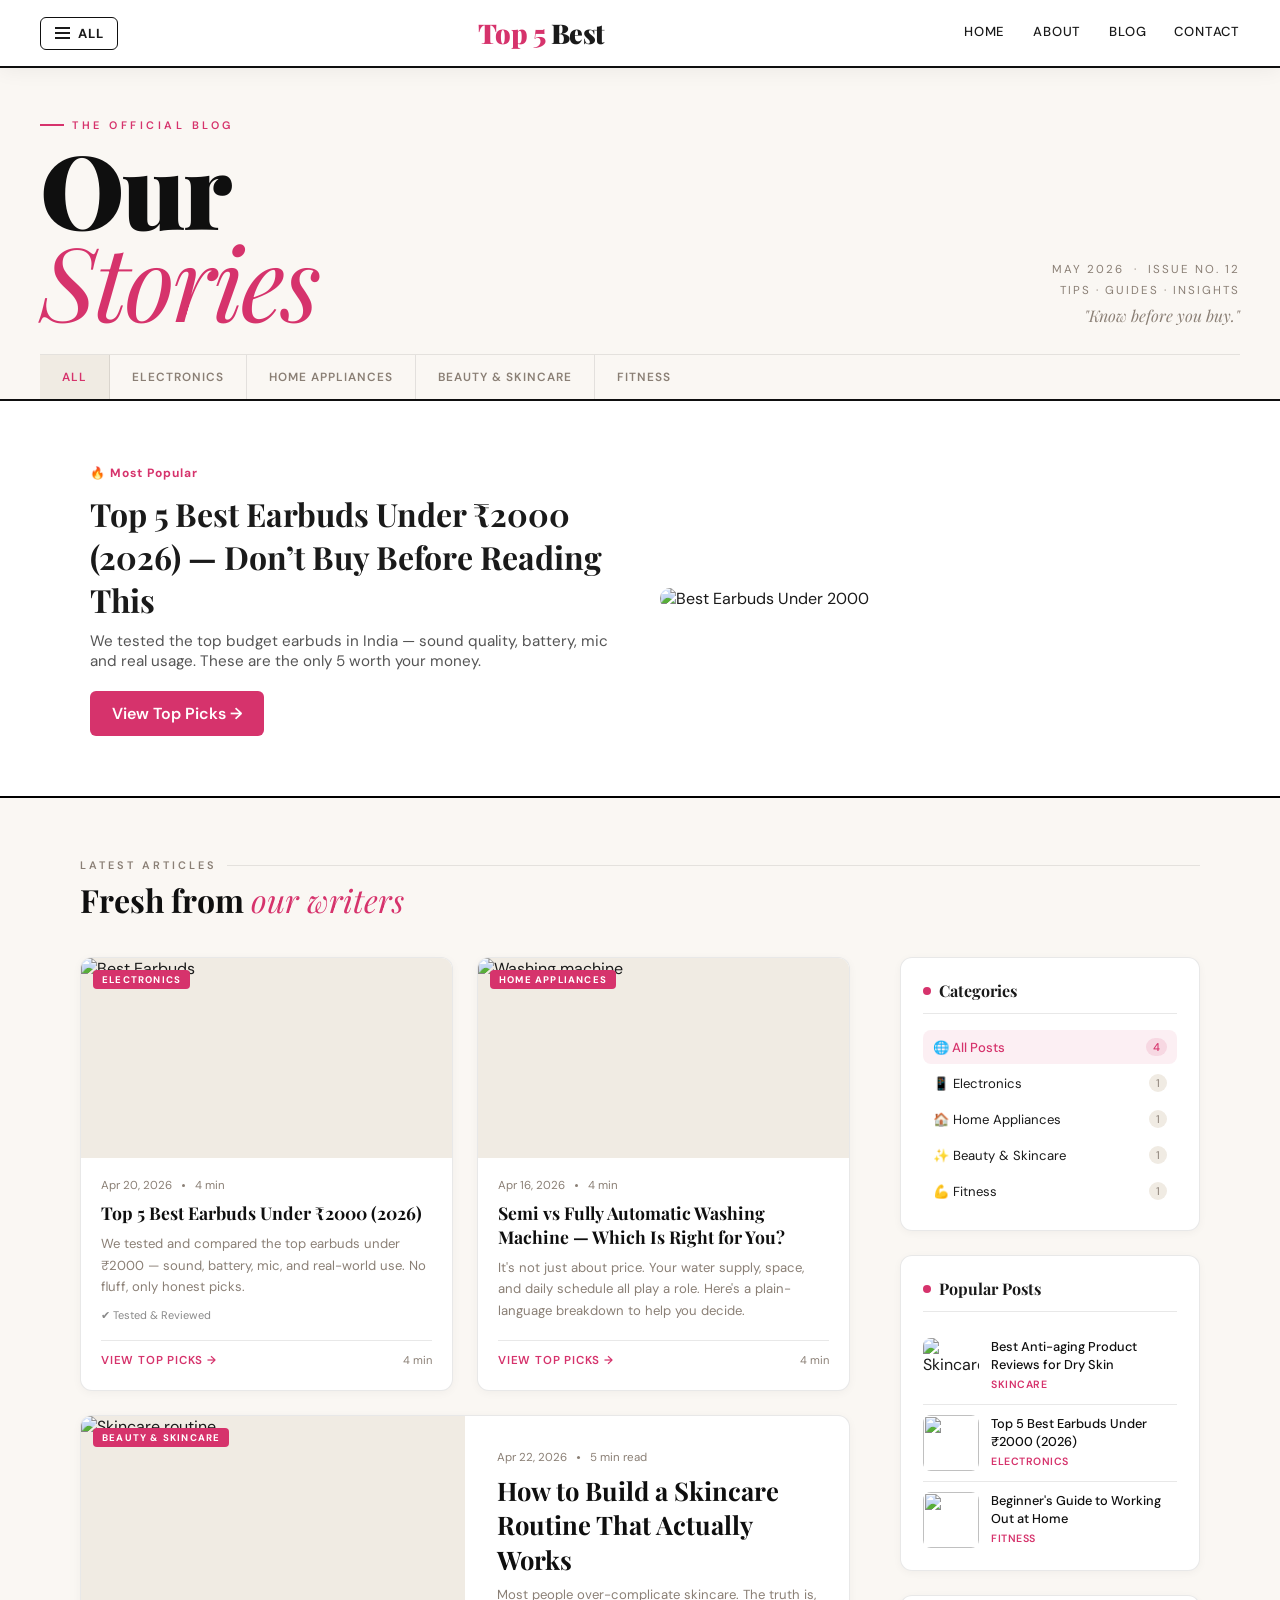
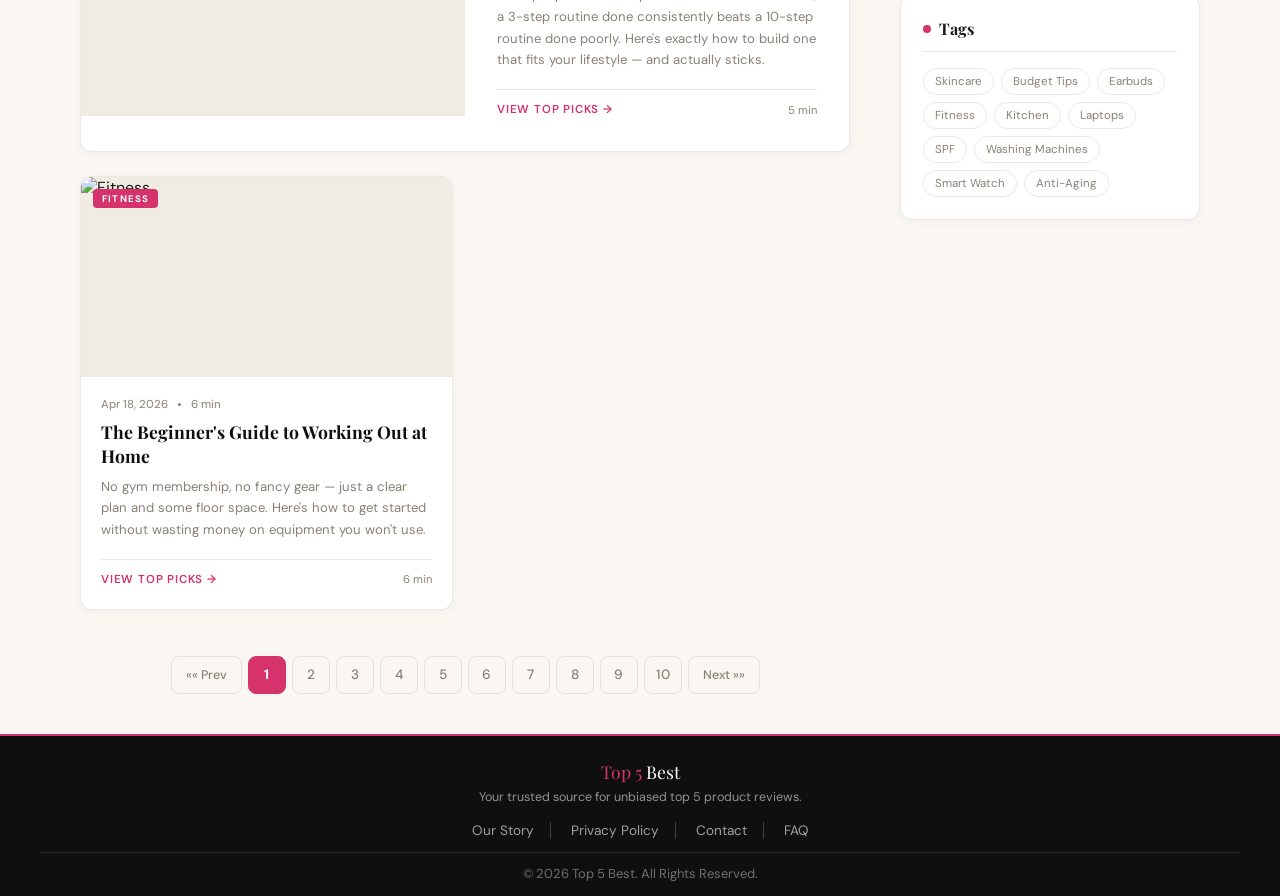
==== index.html @ 8eb51fe6 "Add files via upload" ====
﻿<!DOCTYPE html>
<html lang="en">
<head>
  <meta charset="UTF-8">
  <meta name="viewport" content="width=device-width, initial-scale=1.0">
  <title>Top 5 Best | Trusted Product Reviews — Electronics, Skincare, Fitness & More</title>
  <link rel="preconnect" href="https://fonts.googleapis.com">
  <link href="https://fonts.googleapis.com/css2?family=Playfair+Display:ital,wght@0,400;0,700;0,900;1,400;1,700&family=DM+Sans:wght@300;400;500;600&family=DM+Serif+Display:ital@0;1&display=swap" rel="stylesheet">
  <link rel="stylesheet" href="assets/css/styles.css">
</head>
<body>

<!-- ── HEADER ── -->
<header>
  <div class="menu-left">
    <div class="all-menu">
      <span class="nav-icon"></span><strong>All</strong>
      <div class="dropdown">
        <a href="earbuds-post.html">Electronics</a>
        <a href="appliances-post.html">Home Appliances</a>
        <a href="skincare-post.html">Beauty &amp; Skincare</a>
        <a href="fitness-post.html">Fitness</a>
      </div>
    </div>
  </div>
  <h1 class="logo"><a href="index.html"><span class="logo-accent">Top 5</span> Best</a></h1>
  <nav>
    <a href="index.html">Home</a>
    <a href="about.html">About</a>
    <a href="blog.html">Blog</a>
    <a href="contact.html">Contact</a>
  </nav>
</header>

<!-- ════════════════════════════════════
     MAGAZINE MASTHEAD HERO
════════════════════════════════════ -->
<div class="blog-masthead">
  <div class="masthead-top">
    <div class="masthead-left">
      <div class="masthead-eyebrow">The Official Blog</div>
      <div class="masthead-title">Our<br><em>Stories</em></div>
    </div>
    <div class="masthead-right">
      <div class="masthead-issue">
        May 2026 &nbsp;·&nbsp; Issue No. 12<br>
        Tips · Guides · Insights
      </div>
      <div class="masthead-tagline">"Know before you buy."</div>
    </div>
  </div>
  <!-- Category strip -->
  <div class="masthead-cats">
    <span class="mcat active" data-cat="all">All</span>
    <span class="mcat" data-cat="electronics">Electronics</span>
    <span class="mcat" data-cat="appliances">Home Appliances</span>
    <span class="mcat" data-cat="skincare">Beauty &amp; Skincare</span>
    <span class="mcat" data-cat="fitness">Fitness</span>
  </div>
</div>


<!-- ════════════════════════════════════
     FEATURED MONEY ARTICLE
════════════════════════════════════ -->
<section class="featured-article">
  <div class="featured-content">
    
    <div class="featured-text">
      <span class="featured-tag">🔥 Most Popular</span>
      
      <h2>
        Top 5 Best Earbuds Under ₹2000 (2026) — Don’t Buy Before Reading This
      </h2>
      
      <p>
        We tested the top budget earbuds in India — sound quality, battery, mic and real usage. These are the only 5 worth your money.
      </p>
      
      <a href="earbuds-post.html" class="featured-btn">
        View Top Picks →
      </a>
    </div>

    <div class="featured-image">
      <img loading="eager" src="https://images.pexels.com/photos/3780681/pexels-photo-3780681.jpeg" alt="Best Earbuds Under 2000">
    </div>

  </div>
</section>

<!-- ════════════════════════════════════
     LATEST ARTICLES
════════════════════════════════════ -->
<div class="latest-wrap">
  <div class="section-label">Latest Articles</div>
  <h2 class="section-title-line">Fresh from <span>our writers</span></h2>

  <div class="blog-main-layout">

    <!-- ARTICLES -->
    <div>
      <div class="blog-grid" id="blog-grid">

        <!-- FEATURED -->


        <article class="blog-card" data-cat="electronics">
          <div class="card-img">
            <img loading="lazy" src="https://images.pexels.com/photos/3780681/pexels-photo-3780681.jpeg" alt="Best Earbuds">
            <span class="card-cat-pill">Electronics</span>
          </div>
          <div class="card-body">
            <div class="card-meta"><span>Apr 20, 2026</span><span class="meta-dot"></span><span>4 min</span></div>
            <h3 class="card-title"><a href="earbuds-post.html">Top 5 Best Earbuds Under ₹2000 (2026)</a></h3>
            <p class="card-excerpt">We tested and compared the top earbuds under ₹2000 — sound, battery, mic, and real-world use. No fluff, only honest picks.</p>

            <span style="font-size:11px; color:#888;">
                          ✔ Tested & Reviewed
            </span>

            <div class="card-foot"><a href="earbuds-post.html" class="read-more">View Top Picks →</a><span class="read-time">4 min</span></div>
          </div>
        </article>

        <article class="blog-card" data-cat="appliances">
          <div class="card-img">
            <img loading="lazy" src="assets/images/washing-machine.jpg" alt="Washing machine">
            <span class="card-cat-pill">Home Appliances</span>
          </div>
          <div class="card-body">
            <div class="card-meta"><span>Apr 16, 2026</span><span class="meta-dot"></span><span>4 min</span></div>
            <h3 class="card-title"><a href="appliances-post.html">Semi vs Fully Automatic Washing Machine — Which Is Right for You?</a></h3>
            <p class="card-excerpt">It's not just about price. Your water supply, space, and daily schedule all play a role. Here's a plain-language breakdown to help you decide.</p>
            <div class="card-foot"><a href="appliances-post.html" class="read-more">View Top Picks →</a><span class="read-time">4 min</span></div>
          </div>
        </article>


        <article class="blog-card featured" data-cat="skincare">
          <div class="card-img">
            <img loading="lazy" src="assets/images/skincare-post.jpg" alt="Skincare routine">
            <span class="card-cat-pill">Beauty &amp; Skincare</span>
          </div>
          <div class="card-body">
            <div class="card-meta"><span>Apr 22, 2026</span><span class="meta-dot"></span><span>5 min read</span></div>
            <h3 class="card-title"><a href="skincare-post.html">How to Build a Skincare Routine That Actually Works</a></h3>
            <p class="card-excerpt">Most people over-complicate skincare. The truth is, a 3-step routine done consistently beats a 10-step routine done poorly. Here's exactly how to build one that fits your lifestyle — and actually sticks.</p>
            <div class="card-foot"><a href="skincare-post.html" class="read-more">View Top Picks →</a><span class="read-time">5 min</span></div>
          </div>
        </article>



        <article class="blog-card" data-cat="fitness">
          <div class="card-img">
            <img loading="lazy" src="https://images.pexels.com/photos/841130/pexels-photo-841130.jpeg" alt="Fitness">
            <span class="card-cat-pill">Fitness</span>
          </div>
          <div class="card-body">
            <div class="card-meta"><span>Apr 18, 2026</span><span class="meta-dot"></span><span>6 min</span></div>
            <h3 class="card-title"><a href="fitness-post.html">The Beginner's Guide to Working Out at Home</a></h3>
            <p class="card-excerpt">No gym membership, no fancy gear — just a clear plan and some floor space. Here's how to get started without wasting money on equipment you won't use.</p>
            <div class="card-foot"><a href="fitness-post.html" class="read-more">View Top Picks →</a><span class="read-time">6 min</span></div>
          </div>
        </article>




      </div><!-- /blog-grid -->

      <!-- PAGINATION -->
      <div class="pagination">
        <a href="blog.html"  class="prev">«« Prev</a>
        <a href="blog.html"  class="active">1</a>
        <a href="blog2.html">2</a>
        <a href="blog3.html">3</a>
        <a href="blog4.html">4</a>
        <a href="blog5.html">5</a>
        <a href="blog6.html">6</a>
        <a href="blog7.html">7</a>
        <a href="blog8.html">8</a>
        <a href="blog9.html">9</a>
        <a href="blog10.html">10</a>
        <a href="blog2.html" class="next">Next »»</a>
      </div>
    </div>

    <!-- SIDEBAR -->
    <aside class="sidebar">

      <div class="sb-block">
        <div class="sb-title"><span class="dot"></span> Categories</div>
        <div class="sb-cat">
          <div class="sb-cat-item active" data-cat="all"><span class="sb-left">🌐 All Posts</span><span class="sb-cat-cnt">4</span></div>
          <div class="sb-cat-item" data-cat="electronics"><span class="sb-left">📱 Electronics</span><span class="sb-cat-cnt">1</span></div>
          <div class="sb-cat-item" data-cat="appliances"><span class="sb-left">🏠 Home Appliances</span><span class="sb-cat-cnt">1</span></div>
          <div class="sb-cat-item" data-cat="skincare"><span class="sb-left">✨ Beauty &amp; Skincare</span><span class="sb-cat-cnt">1</span></div>
          <div class="sb-cat-item" data-cat="fitness"><span class="sb-left">💪 Fitness</span><span class="sb-cat-cnt">1</span></div>

        </div>
      </div>

      <div class="sb-block">
        <div class="sb-title"><span class="dot"></span> Popular Posts</div>
        <div class="pop-post">
          <div class="pop-thumb"><img loading="lazy" src="https://images.pexels.com/photos/3762871/pexels-photo-3762871.jpeg" alt="Skincare"></div>
          <div class="pop-info"><a href="skincare-post.html" class="pop-title-link">Best Anti-aging Product Reviews for Dry Skin</a><span class="pop-cat-tag">Skincare</span></div>
        </div>
        <div class="pop-post">
          <div class="pop-thumb"><img loading="lazy" src="https://images.pexels.com/photos/3780681/pexels-photo-3780681.jpeg" alt=""></div>
          <div class="pop-info"><a href="earbuds-post.html" class="pop-title-link">Top 5 Best Earbuds Under ₹2000 (2026)</a><span class="pop-cat-tag">Electronics</span></div>
        </div>

        <div class="pop-post">
          <div class="pop-thumb"><img loading="lazy" src="https://images.pexels.com/photos/841130/pexels-photo-841130.jpeg" alt=""></div>
          <div class="pop-info"><a href="fitness-post.html" class="pop-title-link">Beginner's Guide to Working Out at Home</a><span class="pop-cat-tag">Fitness</span></div>
        </div>
      </div>

      <div class="sb-block">
        <div class="sb-title"><span class="dot"></span> Tags</div>
        <div class="tags">
          <span class="tag">Skincare</span>
          <span class="tag">Budget Tips</span>
          <a href="earbuds-post.html" class="tag">Earbuds</a>
          <span class="tag">Fitness</span>
          <span class="tag">Kitchen</span>
          <span class="tag">Laptops</span>
          <span class="tag">SPF</span>
          <span class="tag">Washing Machines</span>
          <span class="tag">Smart Watch</span>
          <span class="tag">Anti-Aging</span>
        </div>
      </div>

    </aside>
  </div>
</div>

<!-- ── FOOTER ── -->
<footer>
  <div class="footer-container">
    <p class="footer-brand"><span class="logo-accent">Top 5</span> Best</p>
    <p class="footer-tag">Your trusted source for unbiased top 5 product reviews.</p>
    <div class="footer-links">
      <a href="about.html">Our Story</a>
      <a href="privacy.html">Privacy Policy</a>
      <a href="contact.html">Contact</a>
      <a href="faq.html">FAQ</a>
    </div>
  </div>
  <div class="footer-copy">© 2026 Top 5 Best. All Rights Reserved.</div>
</footer>

<script src="assets/js/main.js"></script>

</body>
</html>
---- assets/css/styles.css ----
﻿/* ════════════════════════════════════
   CSS CUSTOM PROPERTIES
════════════════════════════════════ */
:root {
  --pink:   #d6336c;
  --dark:   #0f0f0f;
  --ink:    #1a1a1a;
  --cream:  #faf7f3;
  --warm:   #f0ebe3;
  --muted:  #8a7f75;
  --border: rgba(0, 0, 0, 0.09);
  --white:  #ffffff;
  --ease:   cubic-bezier(0.4, 0, 0.2, 1);
}

/* ════════════════════════════════════
   RESET & BASE
════════════════════════════════════ */
*, *::before, *::after {
  box-sizing: border-box;
  margin: 0;
  padding: 0;
}

html {
  scroll-behavior: smooth;
}

body {
  font-family: 'DM Sans', sans-serif;
  background: var(--cream);
  color: var(--ink);
  overflow-x: hidden;
}

a {
  text-decoration: none;
  color: inherit;
}

img {
  display: block;
  max-width: 100%;
}

/* Shared accent colour utility (used on logo spans) */
.logo-accent {
  color: var(--pink);
}

/* ════════════════════════════════════
   HEADER
════════════════════════════════════ */
header {
  display: flex;
  align-items: center;
  justify-content: space-between;
  padding: 0 40px;
  height: 68px;
  background: var(--white);
  border-bottom: 2px solid var(--dark);
  position: sticky;
  top: 0;
  z-index: 200;
  box-shadow: 0 2px 20px rgba(0, 0, 0, 0.06);
}

.logo {
  font-family: 'Playfair Display', serif;
  font-size: 1.7rem;
  font-weight: 900;
  letter-spacing: -0.5px;
  white-space: nowrap;
}

/* ── Hamburger / "All" menu ── */
.menu-left {
  position: relative;
}

.all-menu {
  display: flex;
  align-items: center;
  gap: 8px;
  cursor: pointer;
  font-size: 0.82rem;
  font-weight: 600;
  text-transform: uppercase;
  letter-spacing: 0.8px;
  padding: 7px 14px;
  border: 1.5px solid var(--dark);
  border-radius: 6px;
  transition: background 0.3s, color 0.3s;
  user-select: none;
  position: relative;
}

.all-menu:hover {
  background: var(--dark);
  color: var(--white);
}

.nav-icon {
  display: inline-block;
  width: 15px;
  height: 2px;
  background: currentColor;
  position: relative;
}

.nav-icon::before,
.nav-icon::after {
  content: '';
  position: absolute;
  left: 0;
  width: 100%;
  height: 2px;
  background: currentColor;
}

.nav-icon::before { top: -5px; }
.nav-icon::after  { top:  5px; }

/* ── Dropdown ── */
.dropdown {
  display: none;
  position: absolute;
  top: calc(100% + 8px);
  left: 0;
  background: var(--white);
  border: 1.5px solid var(--dark);
  border-radius: 12px;
  min-width: 200px;
  box-shadow: 6px 6px 0 var(--dark);
  overflow: hidden;
  z-index: 300;
  flex-direction: column;
}

.all-menu:hover .dropdown,
.dropdown.open {
  display: flex;
}

.dropdown a {
  padding: 11px 20px;
  font-size: 0.875rem;
  font-weight: 400;
  color: var(--ink);
  border-bottom: 1px solid #eee;
  transition: background 0.25s, color 0.25s, padding-left 0.25s;
}

.dropdown a:last-child {
  border-bottom: none;
}

.dropdown a:hover {
  background: var(--pink);
  color: var(--white);
  padding-left: 28px;
}

/* ── Main nav ── */
nav {
  display: flex;
  gap: 28px;
  align-items: center;
}

nav a {
  font-size: 0.82rem;
  font-weight: 500;
  letter-spacing: 0.8px;
  text-transform: uppercase;
  color: var(--ink);
  position: relative;
  padding-bottom: 3px;
}

nav a::after {
  content: '';
  position: absolute;
  left: 0;
  bottom: 0;
  width: 0;
  height: 2px;
  background: var(--pink);
  transition: width 0.3s var(--ease);
}

nav a:hover::after      { width: 100%; }
nav a:hover             { color: var(--pink); }
nav a.active-nav        { color: var(--pink); }
nav a.active-nav::after { width: 100%; }

/* ════════════════════════════════════
   HERO — MAGAZINE MASTHEAD
════════════════════════════════════ */
.blog-masthead {
  background: var(--cream);
  border-bottom: 2px solid var(--dark);
  padding: 50px 40px 0;
  overflow: hidden;
}

.masthead-top {
  display: flex;
  align-items: flex-end;
  justify-content: space-between;
  max-width: 1200px;
  margin: 0 auto;
  padding-bottom: 28px;
  border-bottom: 1px solid var(--border);
  gap: 20px;
}

.masthead-left { flex: 1; }

.masthead-eyebrow {
  font-size: 0.68rem;
  letter-spacing: 3.5px;
  text-transform: uppercase;
  color: var(--pink);
  font-weight: 600;
  margin-bottom: 10px;
  display: flex;
  align-items: center;
  gap: 8px;
}

.masthead-eyebrow::before {
  content: '';
  display: block;
  width: 24px;
  height: 2px;
  background: var(--pink);
}

.masthead-title {
  font-family: 'Playfair Display', serif;
  font-size: clamp(3.5rem, 8vw, 7rem);
  font-weight: 900;
  line-height: 0.9;
  letter-spacing: -3px;
  color: var(--dark);
}

.masthead-title em {
  font-style: italic;
  font-weight: 400;
  color: var(--pink);
}

.masthead-right {
  text-align: right;
  flex-shrink: 0;
}

.masthead-issue {
  font-size: 0.72rem;
  letter-spacing: 2px;
  text-transform: uppercase;
  color: var(--muted);
  line-height: 1.8;
}

.masthead-tagline {
  font-family: 'Playfair Display', serif;
  font-style: italic;
  font-size: 1rem;
  color: var(--muted);
  margin-top: 4px;
}

/* ── Category strip inside masthead ── */
.masthead-cats {
  max-width: 1200px;
  margin: 0 auto;
  display: flex;
  gap: 0;
  overflow-x: auto;
  scrollbar-width: none;
}

.masthead-cats::-webkit-scrollbar { display: none; }

.mcat {
  padding: 14px 22px;
  font-size: 0.74rem;
  font-weight: 600;
  letter-spacing: 1px;
  text-transform: uppercase;
  color: var(--muted);
  border-right: 1px solid var(--border);
  cursor: pointer;
  transition: color 0.2s, background 0.2s;
  white-space: nowrap;
}

.mcat:last-child { border-right: none; }
.mcat:hover      { color: var(--dark); background: var(--warm); }
.mcat.active     { color: var(--pink); background: var(--warm); }


/* ════════════════════════════════════
   SECTION — FEATURED MONEY ARTICLE
════════════════════════════════════ */


/* FEATURED ARTICLE */
.featured-article {
  padding: 60px 40px;
  background: #fff;
  border-bottom: 2px solid #000;
}

.featured-content {
  max-width: 1100px;
  margin: auto;
  display: grid;
  grid-template-columns: 1fr 1fr;
  gap: 40px;
  align-items: center;
}

.featured-tag {
  color: #d6336c;
  font-size: 12px;
  font-weight: 700;
  letter-spacing: 1px;
}

.featured-text h2 {
  font-family: 'Playfair Display', serif;
  font-size: 2rem;
  margin: 10px 0;
}

.featured-text p {
  color: #555;
  font-size: 0.95rem;
  margin-bottom: 20px;
}

.featured-btn {
  display: inline-block;
  padding: 12px 22px;
  background: #d6336c;
  color: #fff;
  font-weight: 600;
  border-radius: 6px;
}

.featured-btn:hover {
  background: #000;
}

.featured-image img {
  width: 100%;
  border-radius: 10px;
}

/* ════════════════════════════════════
   SECTION — BROWSE BY CATEGORY
════════════════════════════════════ */
.section-wrap {
  max-width: 1200px;
  margin: 0 auto;
  padding: 60px 40px 20px;
}

.section-label {
  font-size: 0.68rem;
  letter-spacing: 3px;
  text-transform: uppercase;
  color: var(--muted);
  font-weight: 600;
  margin-bottom: 6px;
  display: flex;
  align-items: center;
  gap: 10px;
}

.section-label::after {
  content: '';
  flex: 1;
  height: 1px;
  background: var(--border);
}

.section-title-line {
  font-family: 'Playfair Display', serif;
  font-size: clamp(1.4rem, 3vw, 2rem);
  font-weight: 700;
  margin-bottom: 36px;
  color: var(--dark);
}

.section-title-line span {
  font-style: italic;
  font-weight: 400;
  color: var(--pink);
}

/* ── Category Cards Grid ── */
.cat-card-grid {
  display: grid;
  grid-template-columns: repeat(4, 1fr);
  gap: 0;
  border: 2px solid var(--dark);
  border-radius: 16px;
  overflow: hidden;
}

.cat-card {
  position: relative;
  height: 240px;
  overflow: hidden;
  cursor: pointer;
  border-right: 1px solid rgba(255, 255, 255, 0.15);
  border-bottom: 1px solid rgba(255, 255, 255, 0.15);
  display: block;
}

.cat-card:nth-child(4n)        { border-right: none; }
.cat-card:nth-last-child(-n+4) { border-bottom: none; }

.cat-card img {
  width: 100%;
  height: 100%;
  object-fit: cover;
  transition: transform 0.6s var(--ease), filter 0.4s ease;
  filter: brightness(0.6) saturate(0.9);
}

.cat-card:hover img {
  transform: scale(1.08);
  filter: brightness(0.45) saturate(1.1);
}

.cat-card-overlay {
  position: absolute;
  inset: 0;
  display: flex;
  flex-direction: column;
  align-items: center;
  justify-content: center;
  padding: 20px;
  text-align: center;
  background: linear-gradient(to top, rgba(0, 0, 0, 0.5) 0%, transparent 70%);
  transition: background 0.4s;
}

.cat-card:hover .cat-card-overlay {
  background: linear-gradient(to top, rgba(214, 51, 108, 0.55) 0%, rgba(0, 0, 0, 0.3) 100%);
}

.cat-icon-big {
  font-size: 2.6rem;
  margin-bottom: 10px;
  filter: drop-shadow(0 2px 8px rgba(0, 0, 0, 0.4));
  transition: transform 0.3s var(--ease);
}

.cat-card:hover .cat-icon-big {
  transform: scale(1.15) translateY(-4px);
}

.cat-name {
  font-family: 'Playfair Display', serif;
  font-size: 1rem;
  font-weight: 700;
  color: var(--white);
  letter-spacing: 0.3px;
  text-shadow: 0 2px 12px rgba(0, 0, 0, 0.5);
  transition: color 0.3s;
}

.cat-card:hover .cat-name { color: var(--white); }

.cat-arrow {
  position: absolute;
  bottom: 14px;
  right: 14px;
  width: 30px;
  height: 30px;
  border-radius: 50%;
  background: rgba(255, 255, 255, 0.2);
  display: flex;
  align-items: center;
  justify-content: center;
  font-size: 13px;
  color: var(--white);
  opacity: 0;
  transform: translateY(6px);
  transition: opacity 0.3s, transform 0.3s, background 0.3s;
  backdrop-filter: blur(4px);
}

.cat-card:hover .cat-arrow {
  opacity: 1;
  transform: translateY(0);
  background: var(--pink);
}

/* ════════════════════════════════════
   LATEST BLOGS SECTION
════════════════════════════════════ */
.latest-wrap {
  max-width: 1200px;
  margin: 0 auto;
  padding: 60px 40px 40px;
}

.blog-main-layout {
  display: grid;
  grid-template-columns: 1fr 300px;
  gap: 50px;
  align-items: start;
}

/* ── Blog Grid ── */
.blog-grid {
  display: grid;
  grid-template-columns: 1fr 1fr;
  gap: 24px;
}

/* Featured card spans full width */
.blog-card.featured {
  grid-column: 1 / -1;
  flex-direction: row;
}

.blog-card.featured .card-img   { flex: 0 0 50%; height: 300px; }
.blog-card.featured .card-body  { padding: 34px 32px; }
.blog-card.featured .card-title { font-size: 1.6rem; }

.blog-card {
  background: var(--white);
  border: 1.5px solid var(--border);
  border-radius: 12px;
  overflow: hidden;
  display: flex;
  flex-direction: column;
  transition: transform 0.35s var(--ease), box-shadow 0.35s var(--ease), border-color 0.35s var(--ease);
  box-shadow: 0 2px 10px rgba(0, 0, 0, 0.04);
  opacity: 0;
  transform: translateY(22px);
}

.blog-card.visible {
  opacity: 1;
  transform: translateY(0);
  transition: opacity 0.5s var(--ease), transform 0.5s var(--ease),
              box-shadow 0.35s var(--ease), border-color 0.35s var(--ease);
}

.blog-card:hover {
  transform: translateY(-5px);
  box-shadow: 0 18px 44px rgba(214, 51, 108, 0.11), 0 4px 12px rgba(0, 0, 0, 0.07);
  border-color: rgba(214, 51, 108, 0.3);
}

.card-img {
  position: relative;
  height: 200px;
  overflow: hidden;
  background: var(--warm);
}

.card-img img {
  width: 100%;
  height: 100%;
  object-fit: cover;
  transition: transform 0.5s var(--ease);
}

.blog-card:hover .card-img img {
  transform: scale(1.05);
}

.card-cat-pill {
  position: absolute;
  top: 12px;
  left: 12px;
  background: var(--pink);
  color: var(--white);
  font-size: 0.6rem;
  font-weight: 700;
  letter-spacing: 1.2px;
  text-transform: uppercase;
  padding: 3px 9px;
  border-radius: 4px;
  z-index: 2;
}

.card-body {
  padding: 20px 20px 22px;
  display: flex;
  flex-direction: column;
  flex: 1;
  gap: 8px;
}

.card-meta {
  display: flex;
  align-items: center;
  gap: 10px;
  font-size: 0.72rem;
  color: var(--muted);
}

.meta-dot {
  width: 3px;
  height: 3px;
  background: var(--muted);
  border-radius: 50%;
}

.card-title {
  font-family: 'Playfair Display', serif;
  font-size: 1.1rem;
  font-weight: 700;
  color: var(--dark);
  line-height: 1.35;
}

.card-title a:hover { color: var(--pink); }

.card-excerpt {
  font-size: 0.82rem;
  color: var(--muted);
  line-height: 1.65;
  flex: 1;
}

.card-foot {
  display: flex;
  align-items: center;
  justify-content: space-between;
  margin-top: 10px;
  padding-top: 12px;
  border-top: 1px solid var(--border);
}

.read-more {
  font-size: 0.72rem;
  font-weight: 600;
  letter-spacing: 0.8px;
  text-transform: uppercase;
  color: var(--pink);
  display: inline-flex;
  align-items: center;
  gap: 5px;
  transition: gap 0.2s;
}

.blog-card:hover .read-more { gap: 9px; }

.read-time {
  font-size: 0.7rem;
  color: var(--muted);
}

/* ── Filter hidden state ── */
.blog-card[data-cat] { transition: opacity 0.4s, transform 0.4s; }
.blog-card.hidden    { display: none; }

/* ── Sidebar ── */
.sidebar {
  display: flex;
  flex-direction: column;
  gap: 24px;
  position: sticky;
  top: 90px;
}

.sb-block {
  background: var(--white);
  border: 1.5px solid var(--border);
  border-radius: 12px;
  padding: 22px;
  box-shadow: 0 2px 8px rgba(0, 0, 0, 0.04);
}

.sb-title {
  font-family: 'Playfair Display', serif;
  font-size: 1rem;
  font-weight: 700;
  margin-bottom: 16px;
  padding-bottom: 12px;
  border-bottom: 1px solid var(--border);
  display: flex;
  align-items: center;
  gap: 8px;
}

.sb-title .dot {
  width: 8px;
  height: 8px;
  background: var(--pink);
  border-radius: 50%;
}

.sb-cat {
  display: flex;
  flex-direction: column;
  gap: 2px;
}

.sb-cat-item {
  display: flex;
  align-items: center;
  justify-content: space-between;
  padding: 8px 10px;
  border-radius: 8px;
  font-size: 0.82rem;
  cursor: pointer;
  transition: background 0.2s, color 0.2s;
}

.sb-cat-item:hover  { background: var(--warm); }
.sb-cat-item.active { background: rgba(214, 51, 108, 0.08); color: var(--pink); font-weight: 500; }

.sb-cat-item .sb-left { display: flex; align-items: center; gap: 8px; }

.sb-cat-cnt {
  font-size: 0.7rem;
  background: var(--warm);
  color: var(--muted);
  padding: 2px 7px;
  border-radius: 10px;
}

.sb-cat-item.active .sb-cat-cnt {
  background: rgba(214, 51, 108, 0.12);
  color: var(--pink);
}

/* Popular posts */
.pop-post {
  display: flex;
  gap: 12px;
  padding: 10px 0;
  border-bottom: 1px solid var(--border);
}

.pop-post:last-child {
  border-bottom: none;
  padding-bottom: 0;
}

.pop-thumb {
  width: 56px;
  height: 56px;
  border-radius: 8px;
  overflow: hidden;
  flex-shrink: 0;
}

.pop-thumb img {
  width: 100%;
  height: 100%;
  object-fit: cover;
}

.pop-info {
  display: flex;
  flex-direction: column;
  gap: 4px;
}

.pop-title-link {
  font-size: 0.8rem;
  font-weight: 500;
  line-height: 1.4;
  color: var(--dark);
  transition: color 0.2s;
}

.pop-title-link:hover { color: var(--pink); }

.pop-cat-tag {
  font-size: 0.66rem;
  color: var(--pink);
  font-weight: 600;
  text-transform: uppercase;
  letter-spacing: 0.5px;
}

/* Tags */
.tags {
  display: flex;
  flex-wrap: wrap;
  gap: 7px;
}

.tag {
  font-size: 0.72rem;
  padding: 5px 11px;
  border-radius: 20px;
  border: 1.5px solid var(--border);
  color: var(--muted);
  cursor: pointer;
  transition: all 0.2s;
}

.tag:hover {
  border-color: var(--pink);
  color: var(--pink);
  background: rgba(214, 51, 108, 0.05);
}

/* ── Pagination ── */
.pagination {
  display: flex;
  align-items: center;
  justify-content: center;
  gap: 6px;
  margin-top: 46px;
  flex-wrap: wrap;
}

.pagination a {
  display: inline-flex;
  align-items: center;
  justify-content: center;
  min-width: 38px;
  height: 38px;
  padding: 0 6px;
  border-radius: 8px;
  font-size: 0.85rem;
  font-weight: 500;
  color: var(--muted);
  border: 1.5px solid var(--border);
  transition: all 0.25s var(--ease);
}

.pagination a:hover  { border-color: var(--pink); color: var(--pink); background: rgba(214, 51, 108, 0.05); }
.pagination a.active { background: var(--pink); color: var(--white); border-color: var(--pink); font-weight: 700; }
.pagination a.prev,
.pagination a.next   { padding: 0 14px; font-size: 0.78rem; }

/* ════════════════════════════════════
   FOOTER
════════════════════════════════════ */
footer {
  background: var(--dark);
  border-top: 2px solid var(--pink);
  padding: 24px 40px 14px;
  text-align: center;
}

.footer-container {
  max-width: 900px;
  margin: 0 auto 12px;
}

.footer-brand {
  font-family: 'Playfair Display', serif;
  font-size: 1.1rem;
  color: var(--white);
  margin-bottom: 6px;
}

.footer-tag {
  font-size: 12.5px;
  color: rgba(255, 255, 255, 0.55);
  margin-bottom: 14px;
}

.footer-links a {
  display: inline-block;
  font-size: 0.85rem;
  color: rgba(255, 255, 255, 0.6);
  padding: 0 16px;
  border-right: 1px solid rgba(255, 255, 255, 0.2);
  transition: color 0.3s;
  white-space: nowrap;
}

.footer-links a:last-child { border-right: none; }
.footer-links a:hover      { color: var(--white); }

.footer-copy {
  border-top: 1px solid rgba(255, 255, 255, 0.1);
  padding-top: 12px;
  margin-top: 10px;
  font-size: 13px;
  color: rgba(255, 255, 255, 0.4);
}



/* ════════════════════════════════════
         EARBUDS-POST PAGE
════════════════════════════════════ */


/* ── Page container ── */
.post-container {
  max-width: 780px;
  margin: 0 auto;
  padding: 30px 24px 80px;
}

/* ── Post title ── */
.post-title {
  font-family: 'Playfair Display', serif;
  font-size: clamp(1.4rem, 3.2vw, 2rem);
  font-weight: 900;
  color: var(--dark);
  line-height: 1.0;
  margin-bottom: 20px;
  letter-spacing: -0.5px;
}

/* ── Intro paragraph ── */
.post-intro {
  font-size: 1.0rem;
  color: #444;
  line-height: 1.5;
  margin-bottom: 18px;
  padding-bottom: 15px;
  border-bottom: 2px solid var(--border);
}

/* ── Affiliate disclosure ── */
.affiliate-note {
  font-size: 0.75rem;
  color: var(--muted);
  background: var(--warm);
  border-left: 3px solid var(--pink);
  padding: 12px 14px;
  border-radius: 4px;
  margin-bottom: 20px;
  font-style: italic;
}

/* Earbuds responsive merged into main @media (max-width: 640px) block above */

/* ════════════════════════════════════
   WHY TRUST US SECTION
════════════════════════════════════ */
.trust-box {
  background: var(--white);
  border: 1.5px solid var(--border);
  border-left: 4px solid var(--pink);
  border-radius: 10px;
  padding: 18px 20px;
  margin-bottom: 20px;
  box-shadow: 0 4px 16px rgba(0,0,0,0.04);
}

.trust-box h3 {
  font-family: 'Playfair Display', serif;
  font-size: 0.95rem;
  margin-bottom: 10px;
  color: var(--dark);
}

.trust-box ul {
  list-style: none;
  padding: 0;
  margin: 0;
}

.trust-box li {
  font-size: 0.75rem;
  color: var(--ink);
  margin-bottom: 6px;
  line-height: 1.5;
}


/* ════════════════════════════════════
   PRODUCT BOX — the money card
════════════════════════════════════ */
.product-box {
  background: var(--white);
  border: 1.5px solid var(--border);
  border-radius: 16px;
  padding: 28px 28px 24px;
  margin-bottom: 32px;
  box-shadow: 0 4px 20px rgba(0,0,0,0.05);
  transition: transform 0.3s var(--ease), box-shadow 0.3s var(--ease), border-color 0.3s var(--ease);
  position: relative;
  overflow: hidden;
}

/* Pink top accent line */
.product-box::before {
  content: '';
  position: absolute;
  top: 0; left: 0; right: 0;
  height: 4px;
  background: linear-gradient(to right, var(--pink), #ff6b9d);
  border-radius: 16px 16px 0 0;
}

.product-box:hover {
  transform: translateY(-4px);
  box-shadow: 0 16px 48px rgba(214,51,108,0.13), 0 4px 16px rgba(0,0,0,0.07);
  border-color: rgba(214,51,108,0.3);
}

/* ── Product heading ── */
.product-box h2 {
  font-family: 'Playfair Display', serif;
  font-size: 1.35rem;
  font-weight: 700;
  color: var(--dark);
  margin-bottom: 16px;
  line-height: 1.3;
  display: flex;
  flex-wrap: wrap;
  align-items: center;
  gap: 10px;
}

/* ── Best badge ── */
.best-badge {
  display: inline-block;
  background: linear-gradient(135deg, #d6336c, #ff6b9d);
  color: #fff;
  font-family: 'DM Sans', sans-serif;
  font-size: 0.65rem;
  font-weight: 700;
  letter-spacing: 0.8px;
  text-transform: uppercase;
  padding: 4px 10px;
  border-radius: 20px;
  white-space: nowrap;
  box-shadow: 0 2px 8px rgba(214,51,108,0.35);
}

/* ── Product image ── */
.product-box img {
  width: 100%;
  max-height: 260px;
  object-fit: contain;
  border-radius: 10px;
  background: var(--warm);
  padding: 16px;
  margin: 16px 0;
  transition: transform 0.4s var(--ease);
}

.product-box:hover img {
  transform: scale(1.02);
}

/* ── Why we picked it ── */
.product-box p {
  font-size: 0.9rem;
  color: #555;
  line-height: 1.7;
  margin-bottom: 14px;
}

.product-box p strong {
  color: var(--dark);
  font-weight: 600;
}

/* ── Pros/cons list ── */
.product-box ul {
  list-style: none;
  padding: 0;
  margin: 0 0 22px;
  display: flex;
  flex-direction: column;
  gap: 7px;
}

.product-box ul li {
  font-size: 0.875rem;
  color: var(--ink);
  line-height: 1.5;
  padding: 7px 12px;
  border-radius: 6px;
  background: var(--cream);
}

/* Green tint for pros (✔) */
.product-box ul li:has(✔),
.product-box ul li:not(:has(❌)) {
  background: rgba(39,174,96,0.06);
  color: #1e6e3c;
}

/* Red tint for cons (❌) */
.product-box ul li:has(❌) {
  background: rgba(214,51,108,0.05);
  color: #a02050;
}

/* ── Buy buttons row ── */
.product-box .buy-btn {
  display: inline-block;
  padding: 12px 24px;
  border-radius: 8px;
  font-family: 'DM Sans', sans-serif;
  font-size: 0.82rem;
  font-weight: 700;
  letter-spacing: 0.5px;
  text-transform: uppercase;
  text-decoration: none;
  margin-right: 10px;
  margin-top: 4px;
  cursor: pointer;
  transition: transform 0.2s var(--ease), box-shadow 0.2s var(--ease), background 0.25s;
}

/* Amazon button — dark with pink hover */
.product-box .buy-btn:not(.flipkart) {
  background: var(--dark);
  color: var(--white);
  border: 2px solid var(--dark);
  box-shadow: 3px 3px 0 rgba(214,51,108,0.3);
}

.product-box .buy-btn:not(.flipkart):hover {
  background: var(--pink);
  border-color: var(--pink);
  transform: translateY(-2px);
  box-shadow: 4px 4px 0 rgba(214,51,108,0.5);
}

/* Flipkart button — yellow brand colour */
.product-box .buy-btn.flipkart {
  background: #F7CB00;
  color: #1a1a1a;
  border: 2px solid #F7CB00;
  box-shadow: 3px 3px 0 rgba(247,203,0,0.4);
}

.product-box .buy-btn.flipkart:hover {
  background: #e6bc00;
  border-color: #e6bc00;
  transform: translateY(-2px);
  box-shadow: 4px 4px 0 rgba(247,203,0,0.6);
}

/* ── Rank number accent (first word before dot) ── */
.product-box h2::first-line {
  color: var(--pink);
}


/* ════════════════════════════════════
   RESPONSIVE - ALL MEDIA- AT ONE PLACE
════════════════════════════════════ */
@media (max-width: 1024px) {
  .blog-main-layout { grid-template-columns: 1fr; }
  .sidebar          { position: static; }
  .cat-card-grid    { grid-template-columns: repeat(4, 1fr); }
}

@media (max-width: 768px) {
  .cat-card-grid                   { grid-template-columns: repeat(2, 1fr); }
  .cat-card:nth-child(2n)          { border-right: none; }
  .blog-grid                       { grid-template-columns: 1fr; }
  .blog-card.featured              { flex-direction: column; }
  .blog-card.featured .card-img   { flex: none; height: 220px; width: 100%; }
  .blog-card.featured .card-body  { padding: 20px; }
  .blog-card.featured .card-title { font-size: 1.25rem; }
  .masthead-right                  { display: none; }

  /* Featured article — stack on tablet */
  .featured-content  { grid-template-columns: 1fr; gap: 24px; }
  .featured-text h2  { font-size: 1.5rem; }
  .featured-image    { order: -1; }
  .featured-article  { padding: 36px 24px; }
}

@media (max-width: 640px) {
  header          { padding: 0 18px; height: 60px; }
  .logo           { font-size: 1.3rem; }
  nav             { gap: 14px; }
  nav a           { font-size: 0.74rem; }
  .blog-masthead  { padding: 36px 18px 0; }
  .masthead-title { font-size: clamp(2.8rem, 14vw, 4rem); letter-spacing: -2px; }
  .section-wrap,
  .latest-wrap    { padding-left: 18px; padding-right: 18px; }
  .cat-card-grid  { grid-template-columns: repeat(2, 1fr); }
  .cat-card       { height: 180px; }
  footer          { padding: 24px 16px 14px; }
  .footer-links a { padding: 0 10px; font-size: 0.78rem; }

  /* Featured article — mobile */
  .featured-article  { padding: 24px 16px; }
  .featured-text h2  { font-size: 1.25rem; }
  .featured-content  { gap: 18px; }
  .featured-btn      { display: block; text-align: center; padding: 14px; }

  /* Blog layout — sidebar goes below on mobile */
  .blog-main-layout  { grid-template-columns: 1fr; }
  .latest-wrap       { padding: 30px 16px 50px; }

  /* Sidebar */
  .sidebar           { gap: 16px; }
  .sb-block          { padding: 16px; }

  /* Earbuds post page — mobile */
  .post-container    { padding: 20px 14px 50px; }
  .post-title        { font-size: 1.25rem; line-height: 1.3; }
  .post-intro        { font-size: 0.92rem; }
  .product-box       { padding: 18px 14px 16px; margin-bottom: 20px; }
  .product-box h2    { font-size: 1.05rem; flex-direction: column; align-items: flex-start; gap: 6px; }
  .product-box img   { max-height: 200px; padding: 10px; }
  .product-box ul li { font-size: 0.82rem; padding: 6px 10px; }
  .product-box .buy-btn {
    display: block;
    width: 100%;
    text-align: center;
    margin-right: 0;
    margin-bottom: 10px;
    padding: 14px;
    font-size: 0.88rem;
  }
  .trust-box         { padding: 14px 14px; }
  .trust-box li      { font-size: 0.72rem; }
}


/* ════════════════════════════════════
   ABOUT PAGE IMPROVEMENT
════════════════════════════════════ */

.about-container {
  max-width: 800px;
  margin: 0 auto;
  padding: 50px 24px;
}

.about-title {
  font-family: 'Playfair Display', serif;
  font-size: 2rem;
  margin-bottom: 25px;
}

.about-text {
  font-size: 0.95rem;
  line-height: 1.8;
  color: #444;
  margin-bottom: 20px;
}

/* Highlight box (mission section) */
.about-highlight {
  background: var(--white);
  border-left: 4px solid var(--pink);
  padding: 20px;
  border-radius: 10px;
  margin-top: 25px;
  box-shadow: 0 4px 20px rgba(0,0,0,0.05);
}

/* ════════════════════════════════════
   CONTACT PAGE IMPROVEMENT
════════════════════════════════════ */

.contact-container {
  max-width: 600px;
  margin: 0 auto;
  padding: 50px 24px;
}

.contact-title {
  font-family: 'Playfair Display', serif;
  font-size: 1.8rem;
  margin-bottom: 25px;
}

/* Form styling */
.contact-form {
  display: flex;
  flex-direction: column;
  gap: 15px;
}

.contact-form label {
  font-size: 0.8rem;
  font-weight: 600;
  color: #444;
}

.contact-form input,
.contact-form textarea {
  padding: 12px;
  border: 1.5px solid var(--border);
  border-radius: 6px;
  font-size: 0.9rem;
  font-family: 'DM Sans', sans-serif;
  transition: border 0.2s;
}

.contact-form input:focus,
.contact-form textarea:focus {
  outline: none;
  border-color: var(--pink);
}

/* Button */
.contact-form button {
  background: var(--pink);
  color: #fff;
  padding: 12px;
  border: none;
  font-weight: 600;
  border-radius: 6px;
  cursor: pointer;
  transition: background 0.3s;
}

.contact-form button:hover {
  background: #000;
}
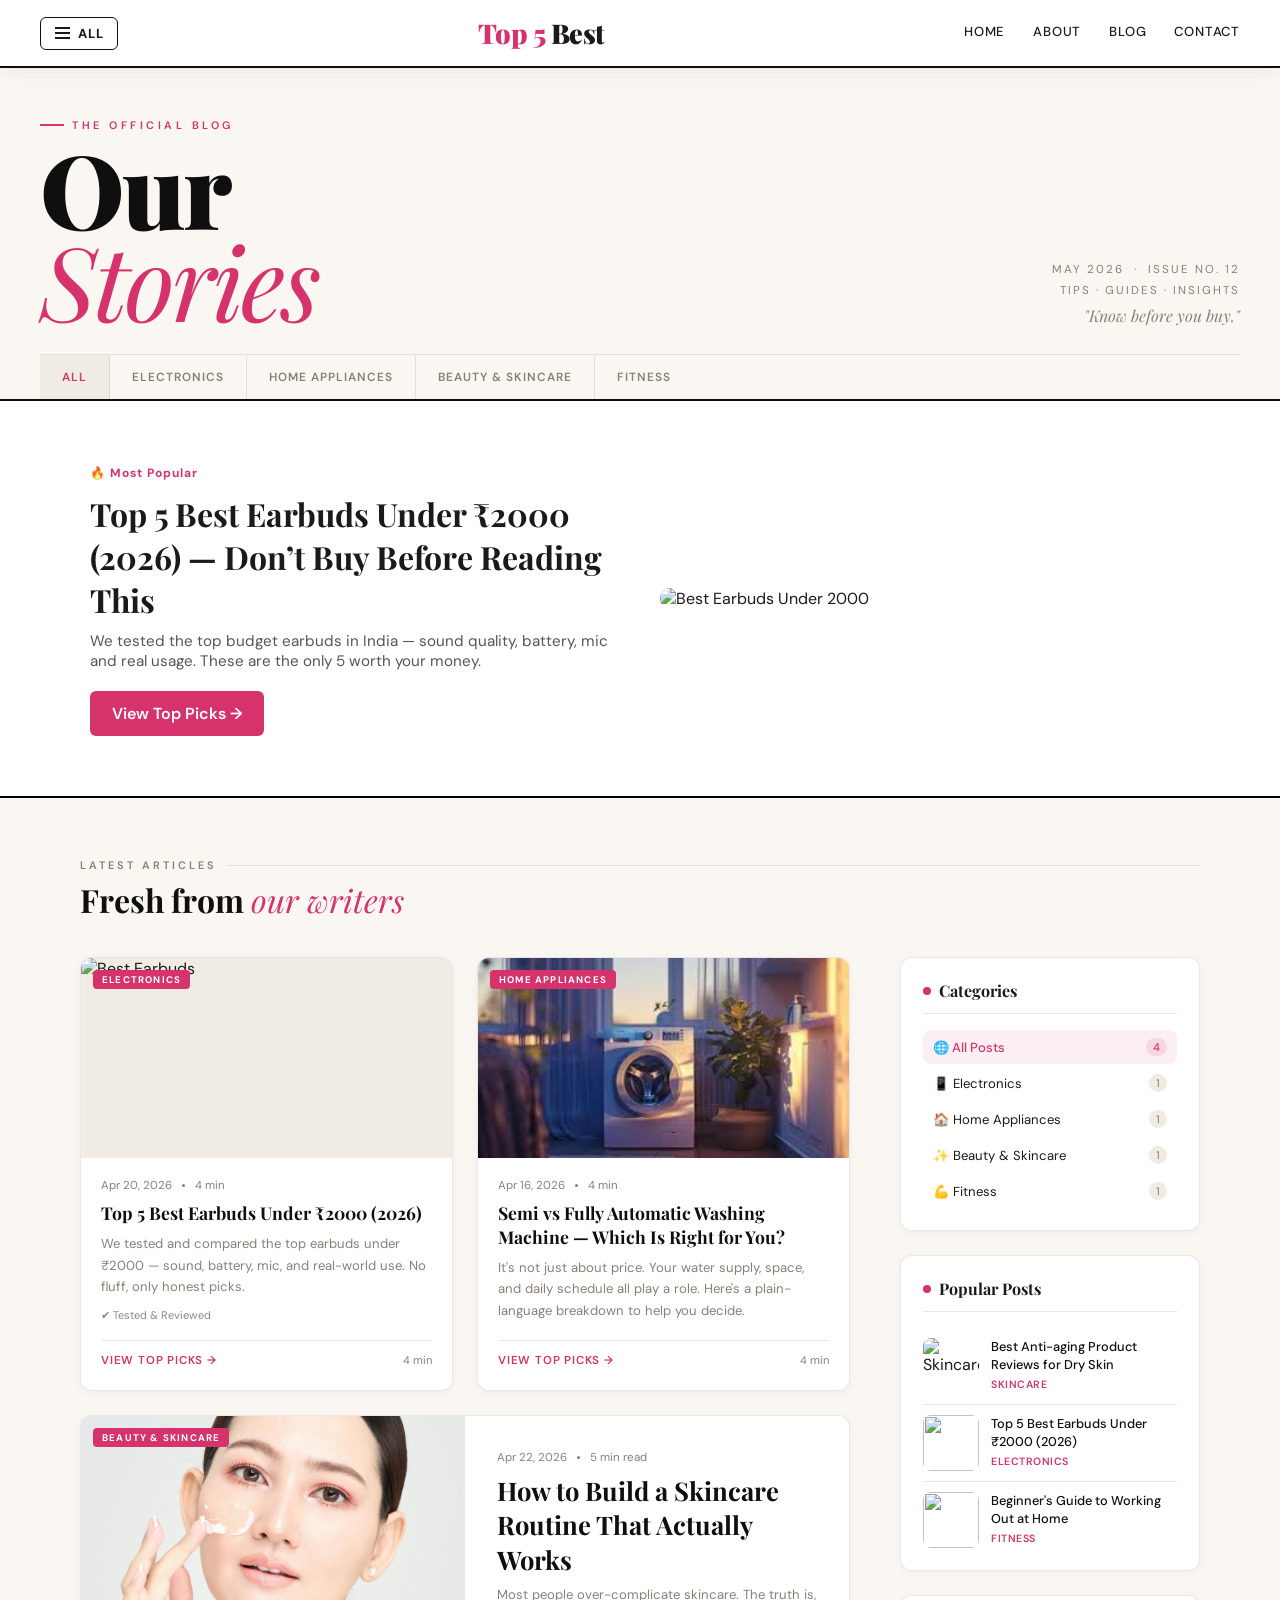
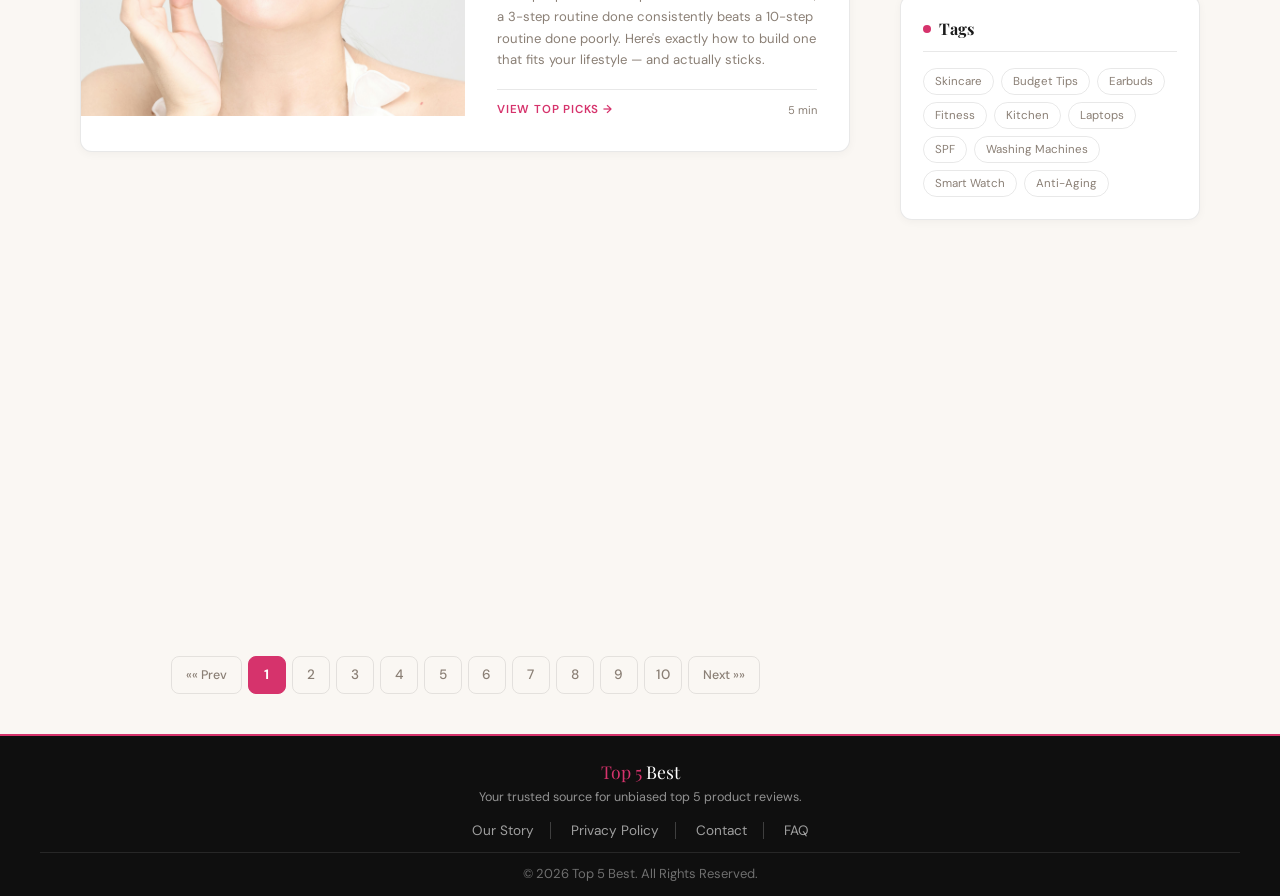
==== commit 1b98c9ea: "Update index.html ADDED CODE TO COUNT LIVE VIEWS" ====
--- a/index.html
+++ b/index.html
@@ -255,6 +255,21 @@
 </footer>
 
 <script src="assets/js/main.js"></script>
-
+<!--COUNT VIEWS -->
+<!-- Default Statcounter code for TOP5 BEST
+https://prerna464.github.io/top5best/ -->
+<script type="text/javascript">
+var sc_project=13227197; 
+var sc_invisible=1; 
+var sc_security="8878d226"; 
+</script>
+<script type="text/javascript"
+src="https://www.statcounter.com/counter/counter.js" async></script>
+<noscript><div class="statcounter"><a title="Web Analytics"
+href="https://statcounter.com/" target="_blank"><img class="statcounter"
+src="https://c.statcounter.com/13227197/0/8878d226/1/" alt="Web Analytics"
+referrerPolicy="no-referrer-when-downgrade"></a></div></noscript>
+<!-- End of Statcounter Code -->
+  
 </body>
-</html>+</html>
--- a/assets/css/styles.css
+++ b/assets/css/styles.css
@@ -1114,19 +1114,26 @@
   transition: transform 0.2s var(--ease), box-shadow 0.2s var(--ease), background 0.25s;
 }
 
-/* Amazon button — dark with pink hover */
+
+/* Amazon button — orange (highest CTR in India) */
+
 .product-box .buy-btn:not(.flipkart) {
-  background: var(--dark);
-  color: var(--white);
-  border: 2px solid var(--dark);
-  box-shadow: 3px 3px 0 rgba(214,51,108,0.3);
+  background: #FF9900;
+  color: #111111;
+  border: 2px solid #FF9900;
+  box-shadow: 3px 3px 0 rgba(255,153,0,0.35);
+  font-weight: 800;
+  font-size: 0.9rem;
+  letter-spacing: 1px;
+  text-transform: uppercase;
+  padding: 13px 28px;
 }
 
 .product-box .buy-btn:not(.flipkart):hover {
-  background: var(--pink);
-  border-color: var(--pink);
+  background: #e68a00;
+  border-color: #e68a00;
   transform: translateY(-2px);
-  box-shadow: 4px 4px 0 rgba(214,51,108,0.5);
+  box-shadow: 4px 4px 0 rgba(255,153,0,0.55);
 }
 
 /* Flipkart button — yellow brand colour */
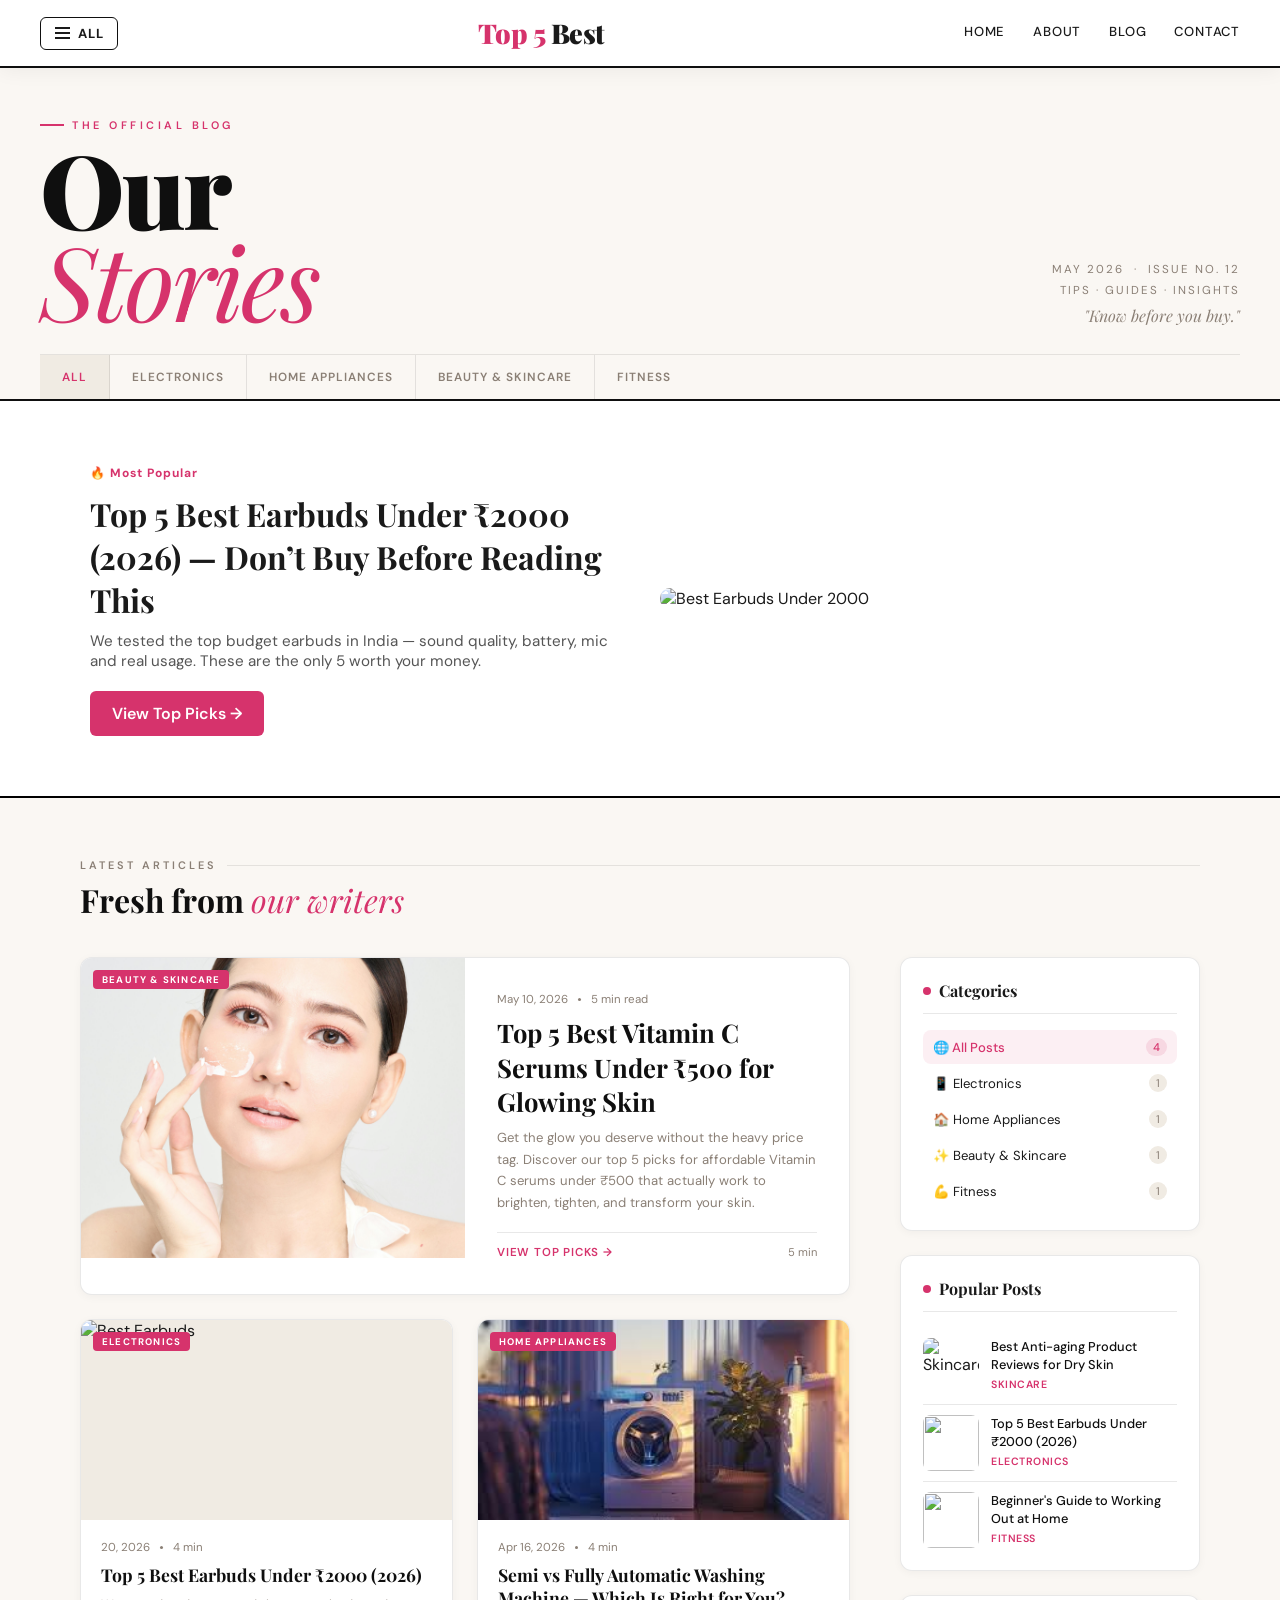
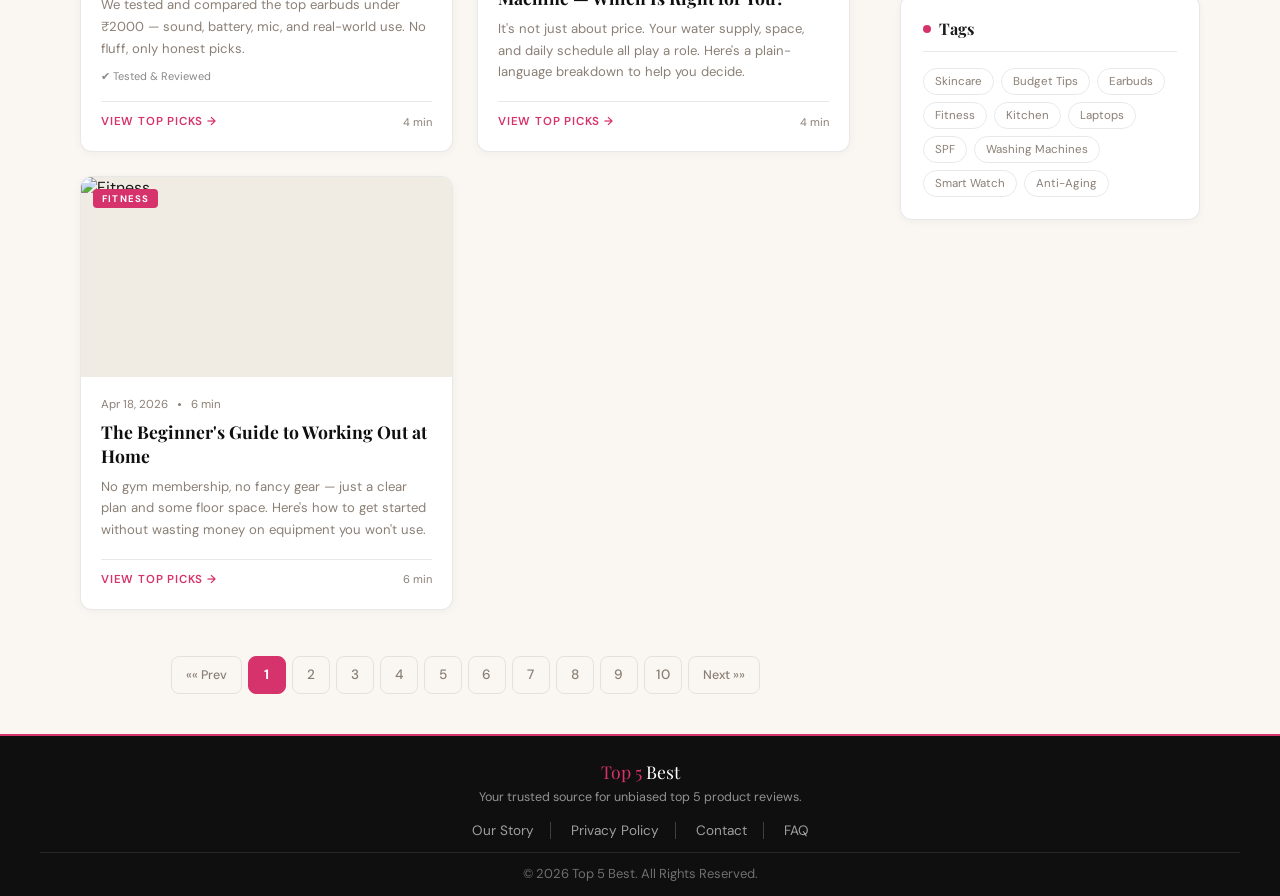
==== commit 0ad0cf4b: "Add files via upload" ====
--- a/index.html
+++ b/index.html
@@ -105,13 +105,28 @@
         <!-- FEATURED -->
 
 
+        <article class="blog-card featured" data-cat="skincare">
+          <div class="card-img">
+            <img loading="lazy" src="assets/images/skincare-post.jpg" alt="Skincare routine">
+            <span class="card-cat-pill">Beauty &amp; Skincare</span>
+          </div>
+          <div class="card-body">
+            <div class="card-meta"><span>May 10, 2026</span><span class="meta-dot"></span><span>5 min read</span></div>
+            <h3 class="card-title"><a href="skincare-post.html">Top 5 Best Vitamin C Serums Under ₹500 for Glowing Skin</a></h3>
+            <p class="card-excerpt">Get the glow you deserve without the heavy price tag. Discover our top 5 picks for affordable Vitamin C serums under ₹500 that actually work to brighten, tighten, and transform your skin.</p>
+            <div class="card-foot"><a href="skincare-post.html" class="read-more">View Top Picks →</a><span class="read-time">5 min</span></div>
+          </div>
+        </article>
+
+
+
         <article class="blog-card" data-cat="electronics">
           <div class="card-img">
             <img loading="lazy" src="https://images.pexels.com/photos/3780681/pexels-photo-3780681.jpeg" alt="Best Earbuds">
             <span class="card-cat-pill">Electronics</span>
           </div>
           <div class="card-body">
-            <div class="card-meta"><span>Apr 20, 2026</span><span class="meta-dot"></span><span>4 min</span></div>
+            <div class="card-meta"><span> 20, 2026</span><span class="meta-dot"></span><span>4 min</span></div>
             <h3 class="card-title"><a href="earbuds-post.html">Top 5 Best Earbuds Under ₹2000 (2026)</a></h3>
             <p class="card-excerpt">We tested and compared the top earbuds under ₹2000 — sound, battery, mic, and real-world use. No fluff, only honest picks.</p>
 
@@ -135,21 +150,6 @@
             <div class="card-foot"><a href="appliances-post.html" class="read-more">View Top Picks →</a><span class="read-time">4 min</span></div>
           </div>
         </article>
-
-
-        <article class="blog-card featured" data-cat="skincare">
-          <div class="card-img">
-            <img loading="lazy" src="assets/images/skincare-post.jpg" alt="Skincare routine">
-            <span class="card-cat-pill">Beauty &amp; Skincare</span>
-          </div>
-          <div class="card-body">
-            <div class="card-meta"><span>Apr 22, 2026</span><span class="meta-dot"></span><span>5 min read</span></div>
-            <h3 class="card-title"><a href="skincare-post.html">How to Build a Skincare Routine That Actually Works</a></h3>
-            <p class="card-excerpt">Most people over-complicate skincare. The truth is, a 3-step routine done consistently beats a 10-step routine done poorly. Here's exactly how to build one that fits your lifestyle — and actually sticks.</p>
-            <div class="card-foot"><a href="skincare-post.html" class="read-more">View Top Picks →</a><span class="read-time">5 min</span></div>
-          </div>
-        </article>
-
 
 
         <article class="blog-card" data-cat="fitness">
@@ -255,21 +255,6 @@
 </footer>
 
 <script src="assets/js/main.js"></script>
-<!--COUNT VIEWS -->
-<!-- Default Statcounter code for TOP5 BEST
-https://prerna464.github.io/top5best/ -->
-<script type="text/javascript">
-var sc_project=13227197; 
-var sc_invisible=1; 
-var sc_security="8878d226"; 
-</script>
-<script type="text/javascript"
-src="https://www.statcounter.com/counter/counter.js" async></script>
-<noscript><div class="statcounter"><a title="Web Analytics"
-href="https://statcounter.com/" target="_blank"><img class="statcounter"
-src="https://c.statcounter.com/13227197/0/8878d226/1/" alt="Web Analytics"
-referrerPolicy="no-referrer-when-downgrade"></a></div></noscript>
-<!-- End of Statcounter Code -->
-  
+
 </body>
-</html>
+</html>
